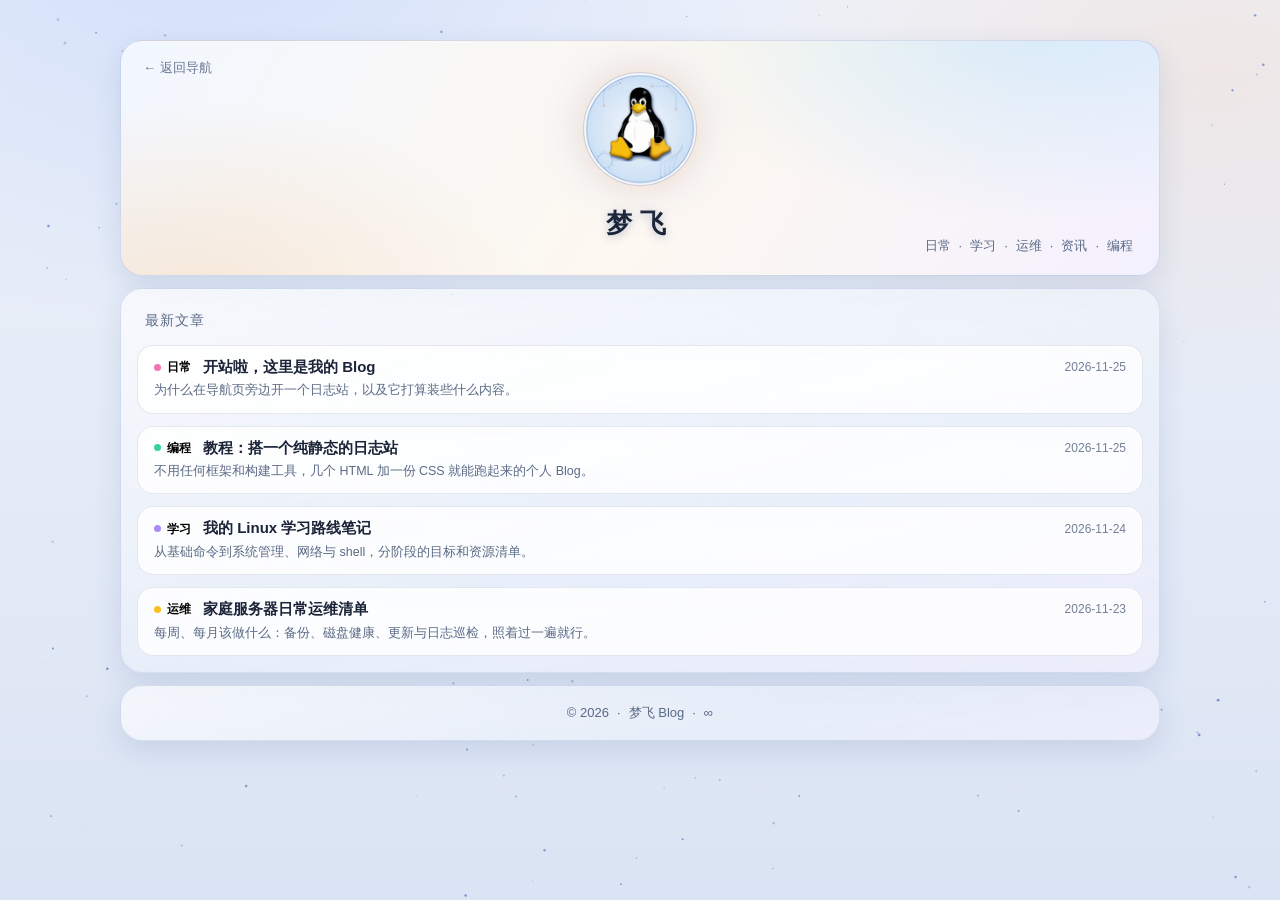
==== blog/index.html @ 9e554b4d "Add files via upload" ====
<!DOCTYPE html>
<html lang="zh-CN">
<head>
<meta charset="UTF-8">
<meta name="viewport" content="width=device-width, initial-scale=1.0">
<meta name="description" content="梦飞的 Blog · 日常 / 学习 / 运维 / 资讯 / 编程 记录与教程">
<meta name="theme-color" content="#eef2fa">
<link rel="icon" type="image/svg+xml" href="../icon/favicon.svg">
<link rel="alternate icon" type="image/png" href="../icon/favicon.png">
<link rel="apple-touch-icon" href="../icon/apple-touch-icon.png">
<title>梦飞的 Blog</title>
<link rel="stylesheet" href="style.css">
</head>
<body>
<canvas id="stars" aria-hidden="true"></canvas>

<div class="wrap">
  <!-- 简介区（与导航页一致） -->
  <header class="hero">
    <a class="backlink" href="../index.html">← 返回导航</a>
    <div class="bh">
      <img src="../icon/avatar-linux-tux-256.webp" width="256" height="256" fetchpriority="high" alt="Linux Tux 企鹅头像">
    </div>
    <h1>梦飞</h1>
    <div class="badges">
      <span>日常</span>
      <span>学习</span>
      <span>运维</span>
      <span>资讯</span>
      <span>编程</span>
    </div>
  </header>

  <!-- 文章列表 -->
  <main>
  <section class="panel">
    <div class="panel-title">最新文章</div>
    <div class="grid">
      <a class="card" data-cat="日常" href="posts/2026-11-25-kai-zhan-la.html">
        <span class="tag"><i></i>日常</span>
        <h3>开站啦，这里是我的 Blog</h3>
        <p>为什么在导航页旁边开一个日志站，以及它打算装些什么内容。</p>
        <time>2026-11-25</time>
      </a>
      <a class="card" data-cat="编程" href="posts/2026-11-25-jing-tai-blog-zhan.html">
        <span class="tag"><i></i>编程</span>
        <h3>教程：搭一个纯静态的日志站</h3>
        <p>不用任何框架和构建工具，几个 HTML 加一份 CSS 就能跑起来的个人 Blog。</p>
        <time>2026-11-25</time>
      </a>
      <a class="card" data-cat="学习" href="posts/2026-11-24-linux-xue-xi-lu-xian.html">
        <span class="tag"><i></i>学习</span>
        <h3>我的 Linux 学习路线笔记</h3>
        <p>从基础命令到系统管理、网络与 shell，分阶段的目标和资源清单。</p>
        <time>2026-11-24</time>
      </a>
      <a class="card" data-cat="运维" href="posts/2026-11-23-jia-ting-fu-wu-qi-yun-wei.html">
        <span class="tag"><i></i>运维</span>
        <h3>家庭服务器日常运维清单</h3>
        <p>每周、每月该做什么：备份、磁盘健康、更新与日志巡检，照着过一遍就行。</p>
        <time>2026-11-23</time>
      </a>
    </div>
  </section>
  </main>

  <footer><span>© 2026</span><span>梦飞 Blog</span><span>∞</span></footer>
</div>

<script src="stars.js"></script>
</body>
</html>
---- blog/style.css ----
/* ============ 梦飞 Blog —— 与导航页同款主题 ============ */
:root {
  --bg1:#eef2fa; --bg2:#dbe4f4;
  --fg:#1b2438; --muted:#5b6a85;
  --card:rgba(255,255,255,.78); --card-br:rgba(20,40,80,.10);
  --input:rgba(20,40,80,.06);
  --star:#6d8bc0;
  --shadow:0 10px 28px rgba(60,90,150,.14);
}
* { margin:0; padding:0; box-sizing:border-box; }
html { color-scheme: light; }
body {
  font-family:-apple-system,BlinkMacSystemFont,"Segoe UI","PingFang SC","Hiragino Sans GB","Microsoft YaHei",sans-serif;
  color:var(--fg);
  background:
    radial-gradient(1100px 700px at 15% -10%, rgba(56,120,255,.16), transparent 60%),
    radial-gradient(900px 600px at 95% 8%, rgba(255,140,60,.10), transparent 55%),
    linear-gradient(180deg, var(--bg1), var(--bg2));
  background-attachment:fixed;
  min-height:100vh;
  line-height:1.7;
}
#stars { position:fixed; inset:0; z-index:0; pointer-events:none; }
.wrap { position:relative; z-index:1; max-width:1080px; margin:0 auto; padding:40px 20px 30px; }

/* ---------- 简介区（与导航页一致） ---------- */
.hero {
  position:relative;
  background:
    radial-gradient(640px 320px at 88% -8%, rgba(56,189,248,.17), transparent 62%),
    radial-gradient(560px 320px at 6% 110%, rgba(251,160,60,.18), transparent 62%),
    linear-gradient(120deg, #f2f7ff 0%, #fdf8f0 52%, #f4f1ff 100%);
  border:1px solid rgba(90,120,180,.22);
  border-radius:22px;
  padding:32px 30px 30px;
  text-align:center;
  box-shadow:var(--shadow);
}
.bh { position:relative; width:112px; height:112px; margin:0 auto 16px; border-radius:50%; }
.bh img {
  width:100%; height:100%; object-fit:cover; border-radius:50%; display:block; background:#f4f7fb;
  box-shadow:0 0 0 1px rgba(150,165,195,.40), 0 0 20px 4px rgba(255,205,150,.30), 0 0 44px 14px rgba(140,170,255,.16);
  animation:pulse 5s ease-in-out infinite alternate;
}
@keyframes pulse {
  from { box-shadow:0 0 0 1px rgba(150,165,195,.32), 0 0 14px 2px rgba(255,205,150,.20), 0 0 34px 10px rgba(140,170,255,.10); }
  to   { box-shadow:0 0 0 1px rgba(150,165,195,.50), 0 0 26px 7px rgba(255,205,150,.40), 0 0 52px 18px rgba(140,170,255,.22); }
}
.hero h1 { font-size:26px; letter-spacing:2mm; text-shadow:0 2px 8px rgba(60,90,150,.35); }
.backlink { position:absolute; left:22px; top:16px; font-size:13px; color:var(--muted); text-decoration:none; opacity:.9; }
.backlink:hover { color:var(--fg); opacity:1; }
.badges {
  position:absolute; right:26px; bottom:18px;
  display:flex; flex-wrap:wrap; gap:8px; align-items:center; justify-content:flex-end;
  color:var(--muted);
}
.badges span, footer span {
  font-size:13px; display:inline-flex; align-items:center;
  white-space:nowrap;
}
.badges span:not(:last-child)::after, footer span:not(:last-child)::after { content:"·"; margin-left:8px; }

/* ---------- 面板 ---------- */
.panel {
  background:linear-gradient(165deg, rgba(255,255,255,.66) 0%, rgba(238,244,253,.52) 60%, rgba(246,242,255,.55) 100%);
  border:1px solid rgba(90,120,180,.18);
  border-radius:22px;
  padding:16px;
  margin-top:12px;
  box-shadow:var(--shadow);
  backdrop-filter:blur(12px);
  -webkit-backdrop-filter:blur(12px);
}
.panel-title { font-size:14px; letter-spacing:1px; color:var(--muted); padding:4px 8px 12px; }

/* ---------- 文章卡片（一行一条，条内两行：首行 标签+标题+日期，次行 摘要） ---------- */
.grid { display:grid; grid-template-columns:1fr; gap:12px; }
.card {
  --acc:#8fa3c8;
  display:grid; grid-template-columns:auto 1fr auto;
  align-items:center; column-gap:12px; row-gap:2px;
  text-decoration:none; color:inherit;
  background:var(--card); border:1px solid var(--card-br);
  border-radius:16px; padding:10px 16px 11px;
  transition:transform .2s, box-shadow .2s, border-color .2s;
  backdrop-filter:blur(8px); -webkit-backdrop-filter:blur(8px);
  animation:pop .35s ease both;
}
/* 分类配色：必须写在 .card 默认值之后（同特异性，后来者胜） */
[data-cat="日常"] { --acc:#f472b6; }
[data-cat="学习"] { --acc:#a78bfa; }
[data-cat="运维"] { --acc:#fbbf24; }
[data-cat="资讯"] { --acc:#38bdf8; }
[data-cat="编程"] { --acc:#34d399; }
@keyframes pop { from { opacity:0; transform:translateY(8px); } to { opacity:1; transform:none; } }
.card:hover {
  transform:translateY(-4px);
  border-color:color-mix(in srgb, var(--acc) 55%, transparent);
  box-shadow:0 12px 30px color-mix(in srgb, var(--acc) 16%, transparent);
}
.card .tag { display:inline-flex; align-items:center; gap:6px; font-size:12px; color:#000; font-weight:600; }
.card .tag i { width:7px; height:7px; border-radius:50%; background:var(--acc); }
.card h3 { font-size:15px; font-weight:600; line-height:1.5; white-space:nowrap; overflow:hidden; text-overflow:ellipsis; }
.card time { font-size:12px; color:var(--muted); opacity:.85; grid-column:3; grid-row:1; }
.card p {
  grid-column:1 / -1;
  white-space:nowrap; overflow:hidden; text-overflow:ellipsis;
  font-size:12.5px; color:var(--muted);
}

/* ---------- 文章页 ---------- */
.art-wrap { max-width:820px; }
.art-head { padding:22px 30px 18px; }
.art-head .backlink { position:static; display:inline-block; margin-bottom:6px; }
.art-head h1 { font-size:24px; line-height:1.5; }
.post-meta { display:flex; gap:8px; align-items:center; flex-wrap:wrap; color:var(--muted); font-size:13px; margin-top:8px; }
.tagpill {
  color:var(--acc); border:1px solid color-mix(in srgb, var(--acc) 35%, transparent);
  background:color-mix(in srgb, var(--acc) 12%, transparent);
  border-radius:999px; padding:0 10px; font-size:12px; line-height:1.8;
}
.prose-panel { padding:28px 34px 30px; }
.prose { font-size:15px; line-height:1.95; }
.prose p { margin:14px 0; }
.prose h2 { font-size:18px; margin:26px 0 10px; }
.prose h3 { font-size:16px; margin:22px 0 8px; }
.prose ul, .prose ol { padding-left:1.5em; margin:12px 0; }
.prose li { margin:4px 0; }
.prose a { color:#2f6fd0; }
.prose code { background:var(--input); border:1px solid var(--card-br); border-radius:6px; padding:1px 6px; font-size:13px; font-family:ui-monospace,SFMono-Regular,Menlo,Consolas,monospace; }
.prose pre { background:rgba(27,36,56,.05); border:1px solid var(--card-br); border-radius:12px; padding:14px 16px; overflow:auto; margin:14px 0; }
.prose pre code { background:none; border:0; padding:0; font-size:12.5px; line-height:1.75; }
.prose blockquote { border-left:3px solid rgba(56,120,255,.35); background:rgba(56,120,255,.05); border-radius:0 10px 10px 0; padding:4px 14px; color:var(--muted); margin:14px 0; }
.prose hr { border:0; border-top:1px dashed rgba(90,120,180,.35); margin:22px 0; }
.prose img { max-width:100%; border-radius:12px; }

/* ---------- 页脚 ---------- */
footer {
  display:flex; flex-wrap:wrap; gap:8px; align-items:center; justify-content:center;
  text-align:center; color:var(--muted); font-size:13px; margin-top:12px; padding:16px 20px;
  background:linear-gradient(165deg, rgba(255,255,255,.66) 0%, rgba(238,244,253,.52) 60%, rgba(246,242,255,.55) 100%);
  border:1px solid rgba(90,120,180,.18);
  border-radius:22px;
  box-shadow:var(--shadow);
  backdrop-filter:blur(12px);
  -webkit-backdrop-filter:blur(12px);
}

/* ---------- 响应式 ---------- */
@media (max-width:640px) {
  .badges { position:static; justify-content:center; margin-top:10px; }
}
@media (max-width:560px) {
  .wrap { padding:24px 14px; }
  .hero { padding:26px 16px 24px; }
  .panel { padding:12px 10px; margin-top:12px; }
  .grid { grid-template-columns:1fr; gap:10px; }
  .art-head { padding:18px 18px 14px; }
  .prose-panel { padding:20px 18px 22px; }
  footer { margin-top:12px; padding:13px 14px; }
  .backlink { left:14px; top:10px; }
}

/* ---------- 尊重系统「减弱动态效果」偏好 ---------- */
@media (prefers-reduced-motion:reduce) {
  .bh img { animation:none; }
  .card { animation:none; transition:none; }
  .card:hover { transform:none; }
}
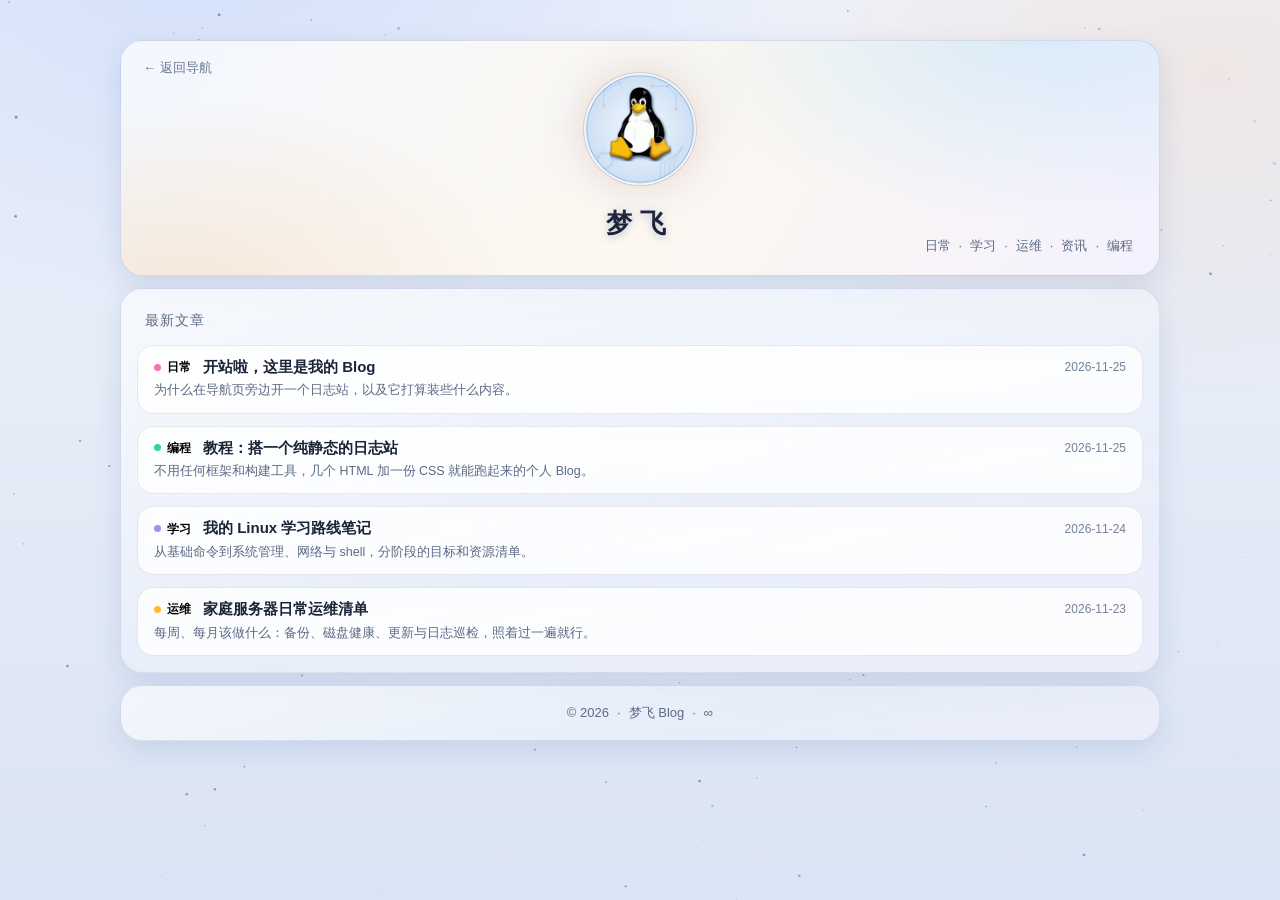
==== commit 522e8ea4: "Add files via upload" ====
--- a/blog/index.html
+++ b/blog/index.html
@@ -5,9 +5,9 @@
 <meta name="viewport" content="width=device-width, initial-scale=1.0">
 <meta name="description" content="梦飞的 Blog · 日常 / 学习 / 运维 / 资讯 / 编程 记录与教程">
 <meta name="theme-color" content="#eef2fa">
-<link rel="icon" type="image/svg+xml" href="../icon/favicon.svg">
-<link rel="alternate icon" type="image/png" href="../icon/favicon.png">
-<link rel="apple-touch-icon" href="../icon/apple-touch-icon.png">
+<link rel="icon" type="image/svg+xml" href="icon/favicon.svg">
+<link rel="alternate icon" type="image/png" href="icon/favicon.png">
+<link rel="apple-touch-icon" href="icon/apple-touch-icon.png">
 <title>梦飞的 Blog</title>
 <link rel="stylesheet" href="style.css">
 </head>
@@ -19,7 +19,7 @@
   <header class="hero">
     <a class="backlink" href="../index.html">← 返回导航</a>
     <div class="bh">
-      <img src="../icon/avatar-linux-tux-256.webp" width="256" height="256" fetchpriority="high" alt="Linux Tux 企鹅头像">
+      <img src="icon/avatar-linux-tux-256.webp" width="256" height="256" fetchpriority="high" alt="Linux Tux 企鹅头像">
     </div>
     <h1>梦飞</h1>
     <div class="badges">
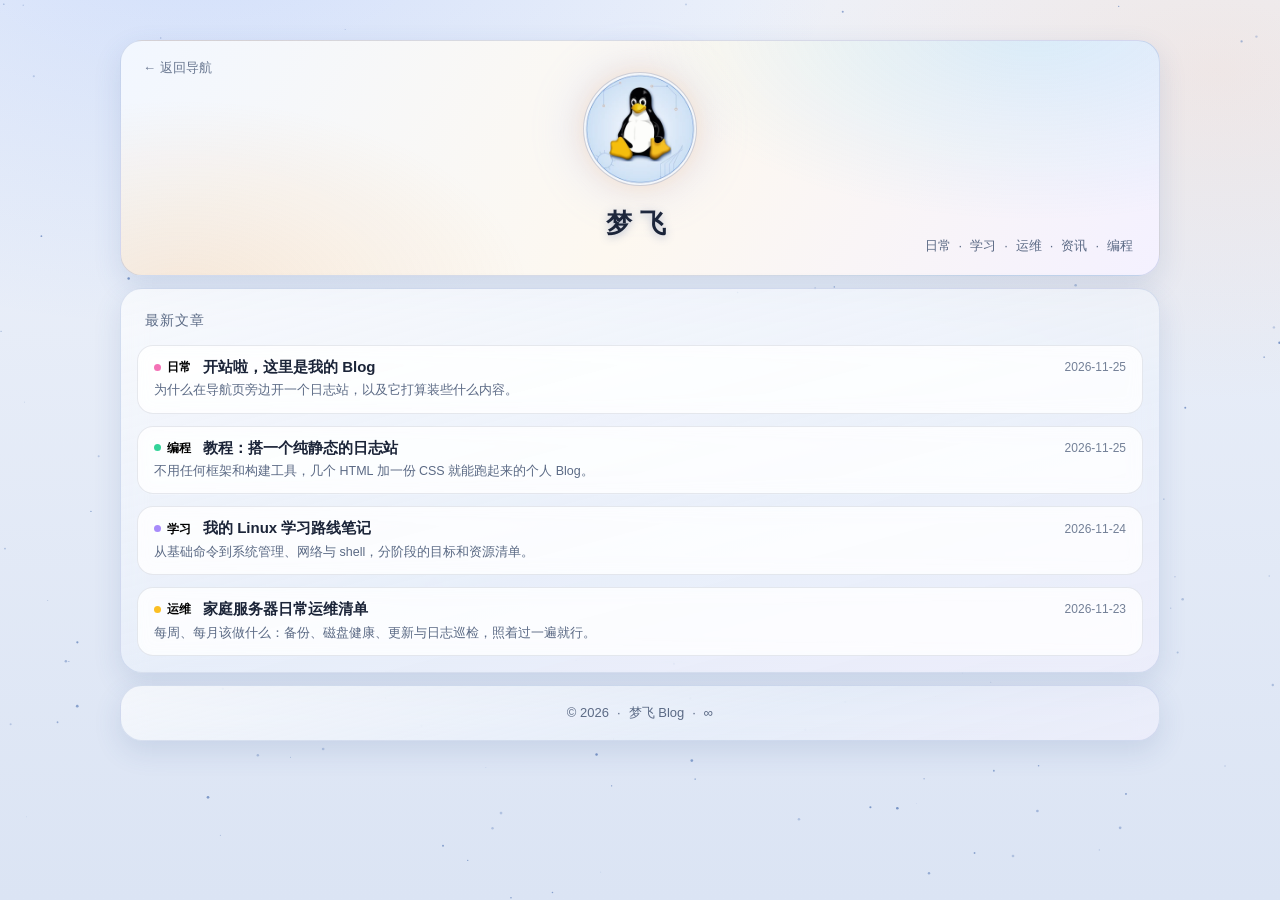
==== commit ee6fd6c3: "Add files via upload" ====
--- a/blog/index.html
+++ b/blog/index.html
@@ -9,7 +9,7 @@
 <link rel="alternate icon" type="image/png" href="icon/favicon.png">
 <link rel="apple-touch-icon" href="icon/apple-touch-icon.png">
 <title>梦飞的 Blog</title>
-<link rel="stylesheet" href="style.css">
+<link rel="stylesheet" href="css/style.css">
 </head>
 <body>
 <canvas id="stars" aria-hidden="true"></canvas>
@@ -67,6 +67,6 @@
   <footer><span>© 2026</span><span>梦飞 Blog</span><span>∞</span></footer>
 </div>
 
-<script src="stars.js"></script>
+<script src="js/stars.js"></script>
 </body>
 </html>
--- a/blog/css/style.css
+++ b/blog/css/style.css
@@ -0,0 +1,169 @@
+/* ============ 梦飞 Blog —— 与导航页同款主题 ============ */
+:root {
+  --bg1:#eef2fa; --bg2:#dbe4f4;
+  --fg:#1b2438; --muted:#5b6a85;
+  --card:rgba(255,255,255,.78); --card-br:rgba(20,40,80,.10);
+  --input:rgba(20,40,80,.06);
+  --star:#6d8bc0;
+  --shadow:0 10px 28px rgba(60,90,150,.14);
+}
+* { margin:0; padding:0; box-sizing:border-box; }
+html { color-scheme: light; }
+body {
+  font-family:-apple-system,BlinkMacSystemFont,"Segoe UI","PingFang SC","Hiragino Sans GB","Microsoft YaHei",sans-serif;
+  color:var(--fg);
+  background:
+    radial-gradient(1100px 700px at 15% -10%, rgba(56,120,255,.16), transparent 60%),
+    radial-gradient(900px 600px at 95% 8%, rgba(255,140,60,.10), transparent 55%),
+    linear-gradient(180deg, var(--bg1), var(--bg2));
+  background-attachment:fixed;
+  min-height:100vh;
+  line-height:1.7;
+}
+#stars { position:fixed; inset:0; z-index:0; pointer-events:none; }
+.wrap { position:relative; z-index:1; max-width:1080px; margin:0 auto; padding:40px 20px 30px; }
+
+/* ---------- 简介区（与导航页一致） ---------- */
+.hero {
+  position:relative;
+  background:
+    radial-gradient(640px 320px at 88% -8%, rgba(56,189,248,.17), transparent 62%),
+    radial-gradient(560px 320px at 6% 110%, rgba(251,160,60,.18), transparent 62%),
+    linear-gradient(120deg, #f2f7ff 0%, #fdf8f0 52%, #f4f1ff 100%);
+  border:1px solid rgba(90,120,180,.22);
+  border-radius:22px;
+  padding:32px 30px 30px;
+  text-align:center;
+  box-shadow:var(--shadow);
+}
+.bh { position:relative; width:112px; height:112px; margin:0 auto 16px; border-radius:50%; }
+.bh img {
+  width:100%; height:100%; object-fit:cover; border-radius:50%; display:block; background:#f4f7fb;
+  box-shadow:0 0 0 1px rgba(150,165,195,.40), 0 0 20px 4px rgba(255,205,150,.30), 0 0 44px 14px rgba(140,170,255,.16);
+  animation:pulse 5s ease-in-out infinite alternate;
+}
+@keyframes pulse {
+  from { box-shadow:0 0 0 1px rgba(150,165,195,.32), 0 0 14px 2px rgba(255,205,150,.20), 0 0 34px 10px rgba(140,170,255,.10); }
+  to   { box-shadow:0 0 0 1px rgba(150,165,195,.50), 0 0 26px 7px rgba(255,205,150,.40), 0 0 52px 18px rgba(140,170,255,.22); }
+}
+.hero h1 { font-size:26px; letter-spacing:2mm; text-shadow:0 2px 8px rgba(60,90,150,.35); }
+.backlink { position:absolute; left:22px; top:16px; font-size:13px; color:var(--muted); text-decoration:none; opacity:.9; }
+.backlink:hover { color:var(--fg); opacity:1; }
+.badges {
+  position:absolute; right:26px; bottom:18px;
+  display:flex; flex-wrap:wrap; gap:8px; align-items:center; justify-content:flex-end;
+  color:var(--muted);
+}
+.badges span, footer span {
+  font-size:13px; display:inline-flex; align-items:center;
+  white-space:nowrap;
+}
+.badges span:not(:last-child)::after, footer span:not(:last-child)::after { content:"·"; margin-left:8px; }
+
+/* ---------- 面板 ---------- */
+.panel {
+  background:linear-gradient(165deg, rgba(255,255,255,.66) 0%, rgba(238,244,253,.52) 60%, rgba(246,242,255,.55) 100%);
+  border:1px solid rgba(90,120,180,.18);
+  border-radius:22px;
+  padding:16px;
+  margin-top:12px;
+  box-shadow:var(--shadow);
+  backdrop-filter:blur(12px);
+  -webkit-backdrop-filter:blur(12px);
+}
+.panel-title { font-size:14px; letter-spacing:1px; color:var(--muted); padding:4px 8px 12px; }
+
+/* ---------- 文章卡片（一行一条，条内两行：首行 标签+标题+日期，次行 摘要） ---------- */
+.grid { display:grid; grid-template-columns:1fr; gap:12px; }
+.card {
+  --acc:#8fa3c8;
+  display:grid; grid-template-columns:auto 1fr auto;
+  align-items:center; column-gap:12px; row-gap:2px;
+  text-decoration:none; color:inherit;
+  background:var(--card); border:1px solid var(--card-br);
+  border-radius:16px; padding:10px 16px 11px;
+  transition:transform .2s, box-shadow .2s, border-color .2s;
+  backdrop-filter:blur(8px); -webkit-backdrop-filter:blur(8px);
+  animation:pop .35s ease both;
+}
+/* 分类配色：必须写在 .card 默认值之后（同特异性，后来者胜） */
+[data-cat="日常"] { --acc:#f472b6; }
+[data-cat="学习"] { --acc:#a78bfa; }
+[data-cat="运维"] { --acc:#fbbf24; }
+[data-cat="资讯"] { --acc:#38bdf8; }
+[data-cat="编程"] { --acc:#34d399; }
+@keyframes pop { from { opacity:0; transform:translateY(8px); } to { opacity:1; transform:none; } }
+.card:hover {
+  transform:translateY(-4px);
+  border-color:color-mix(in srgb, var(--acc) 55%, transparent);
+  box-shadow:0 12px 30px color-mix(in srgb, var(--acc) 16%, transparent);
+}
+.card .tag { display:inline-flex; align-items:center; gap:6px; font-size:12px; color:#000; font-weight:600; }
+.card .tag i { width:7px; height:7px; border-radius:50%; background:var(--acc); }
+.card h3 { font-size:15px; font-weight:600; line-height:1.5; white-space:nowrap; overflow:hidden; text-overflow:ellipsis; }
+.card time { font-size:12px; color:var(--muted); opacity:.85; grid-column:3; grid-row:1; }
+.card p {
+  grid-column:1 / -1;
+  white-space:nowrap; overflow:hidden; text-overflow:ellipsis;
+  font-size:12.5px; color:var(--muted);
+}
+
+/* ---------- 文章页 ---------- */
+.art-wrap { max-width:820px; }
+.art-head { padding:22px 30px 18px; }
+.art-head .backlink { position:static; display:inline-block; margin-bottom:6px; }
+.art-head h1 { font-size:24px; line-height:1.5; }
+.post-meta { display:flex; gap:8px; align-items:center; flex-wrap:wrap; color:var(--muted); font-size:13px; margin-top:8px; }
+.tagpill {
+  color:var(--acc); border:1px solid color-mix(in srgb, var(--acc) 35%, transparent);
+  background:color-mix(in srgb, var(--acc) 12%, transparent);
+  border-radius:999px; padding:0 10px; font-size:12px; line-height:1.8;
+}
+.prose-panel { padding:28px 34px 30px; }
+.prose { font-size:15px; line-height:1.95; }
+.prose p { margin:14px 0; }
+.prose h2 { font-size:18px; margin:26px 0 10px; }
+.prose h3 { font-size:16px; margin:22px 0 8px; }
+.prose ul, .prose ol { padding-left:1.5em; margin:12px 0; }
+.prose li { margin:4px 0; }
+.prose a { color:#2f6fd0; }
+.prose code { background:var(--input); border:1px solid var(--card-br); border-radius:6px; padding:1px 6px; font-size:13px; font-family:ui-monospace,SFMono-Regular,Menlo,Consolas,monospace; }
+.prose pre { background:rgba(27,36,56,.05); border:1px solid var(--card-br); border-radius:12px; padding:14px 16px; overflow:auto; margin:14px 0; }
+.prose pre code { background:none; border:0; padding:0; font-size:12.5px; line-height:1.75; }
+.prose blockquote { border-left:3px solid rgba(56,120,255,.35); background:rgba(56,120,255,.05); border-radius:0 10px 10px 0; padding:4px 14px; color:var(--muted); margin:14px 0; }
+.prose hr { border:0; border-top:1px dashed rgba(90,120,180,.35); margin:22px 0; }
+.prose img { max-width:100%; border-radius:12px; }
+
+/* ---------- 页脚 ---------- */
+footer {
+  display:flex; flex-wrap:wrap; gap:8px; align-items:center; justify-content:center;
+  text-align:center; color:var(--muted); font-size:13px; margin-top:12px; padding:16px 20px;
+  background:linear-gradient(165deg, rgba(255,255,255,.66) 0%, rgba(238,244,253,.52) 60%, rgba(246,242,255,.55) 100%);
+  border:1px solid rgba(90,120,180,.18);
+  border-radius:22px;
+  box-shadow:var(--shadow);
+  backdrop-filter:blur(12px);
+  -webkit-backdrop-filter:blur(12px);
+}
+
+/* ---------- 响应式 ---------- */
+@media (max-width:640px) {
+  .badges { position:static; justify-content:center; margin-top:10px; }
+}
+@media (max-width:560px) {
+  .wrap { padding:24px 14px; }
+  .hero { padding:26px 16px 24px; }
+  .panel { padding:12px 10px; margin-top:12px; }
+  .grid { grid-template-columns:1fr; gap:10px; }
+  .art-head { padding:18px 18px 14px; }
+  .prose-panel { padding:20px 18px 22px; }
+  footer { margin-top:12px; padding:13px 14px; }
+  .backlink { left:14px; top:10px; }
+}
+
+/* ---------- 尊重系统「减弱动态效果」偏好 ---------- */
+@media (prefers-reduced-motion:reduce) {
+  .bh img { animation:none; }
+  .card { animation:none; transition:none; }
+  .card:hover { transform:none; }
+}
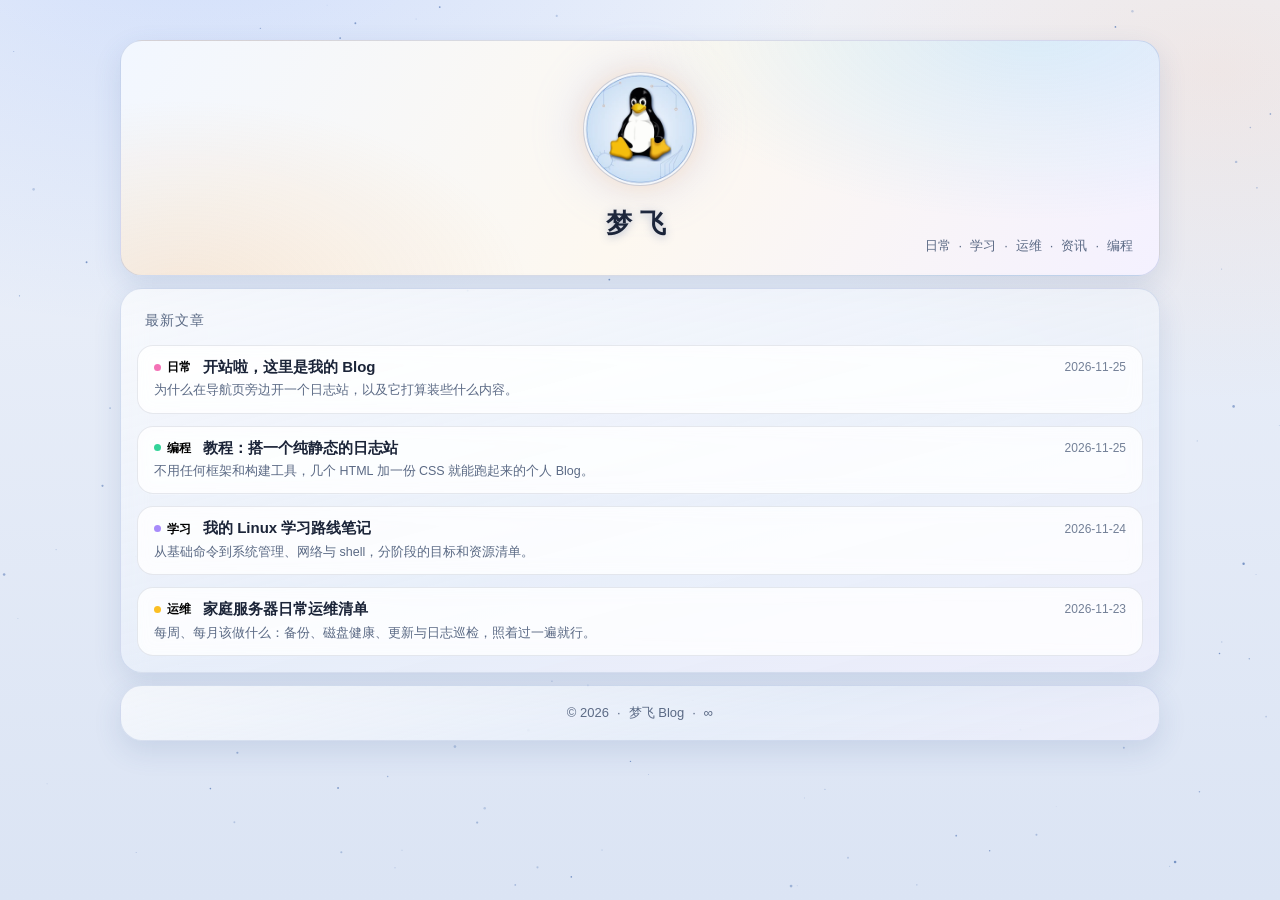
==== commit b9571cfe: "Add files via upload" ====
--- a/blog/index.html
+++ b/blog/index.html
@@ -17,7 +17,6 @@
 <div class="wrap">
   <!-- 简介区（与导航页一致） -->
   <header class="hero">
-    <a class="backlink" href="../index.html">← 返回导航</a>
     <div class="bh">
       <img src="icon/avatar-linux-tux-256.webp" width="256" height="256" fetchpriority="high" alt="Linux Tux 企鹅头像">
     </div>
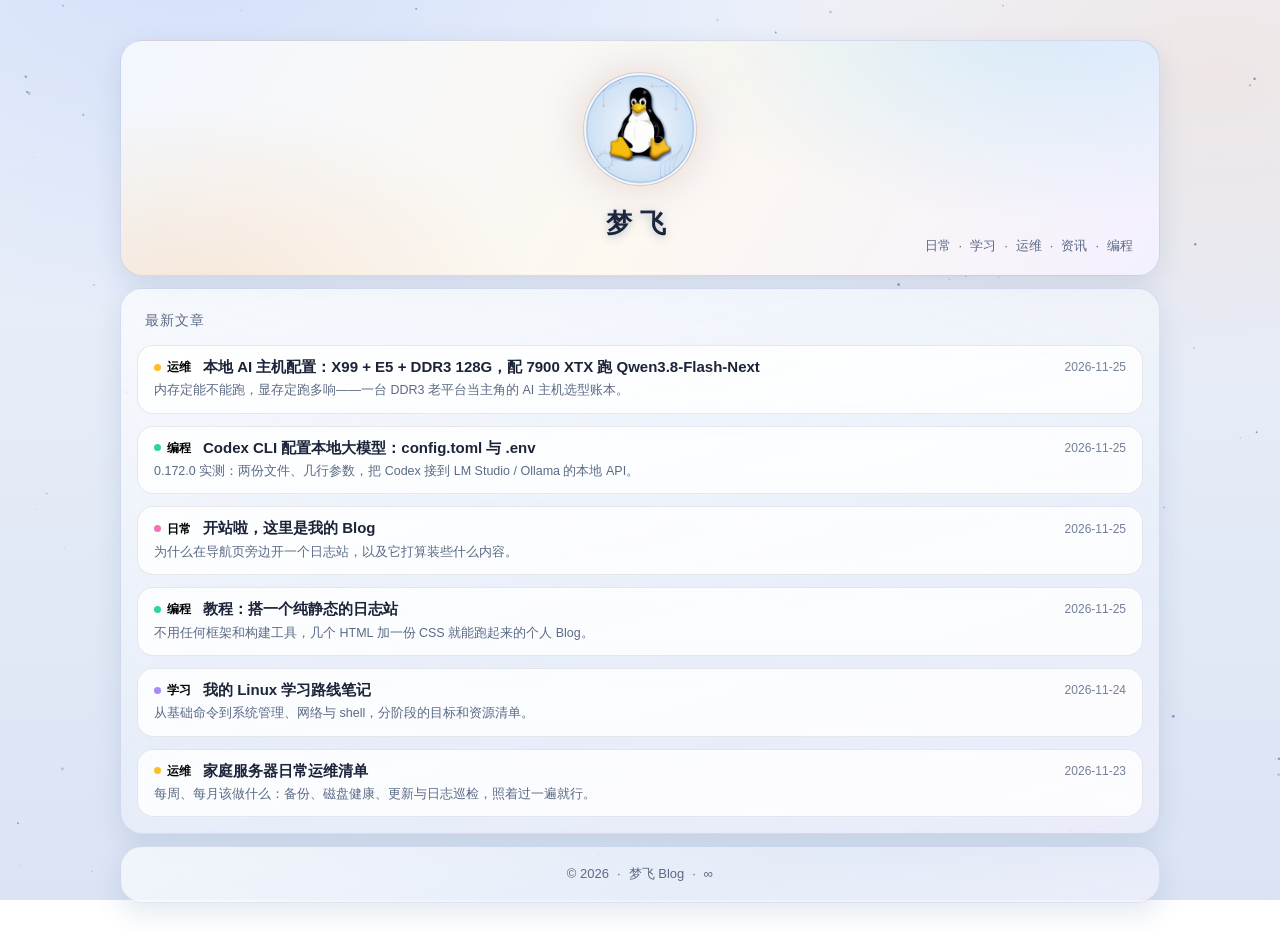
==== commit ea8a8079: "Add files via upload" ====
--- a/blog/index.html
+++ b/blog/index.html
@@ -35,6 +35,18 @@
   <section class="panel">
     <div class="panel-title">最新文章</div>
     <div class="grid">
+      <a class="card" data-cat="运维" href="posts/2026-11-25-ben-di-ai-zhu-ji-x99-128g.html">
+        <span class="tag"><i></i>运维</span>
+        <h3>本地 AI 主机配置：X99 + E5 + DDR3 128G，配 7900 XTX 跑 Qwen3.8-Flash-Next</h3>
+        <p>内存定能不能跑，显存定跑多响——一台 DDR3 老平台当主角的 AI 主机选型账本。</p>
+        <time>2026-11-25</time>
+      </a>
+      <a class="card" data-cat="编程" href="posts/2026-11-25-codex-cli-pei-zhi-ben-di-mo-xing.html">
+        <span class="tag"><i></i>编程</span>
+        <h3>Codex CLI 配置本地大模型：config.toml 与 .env</h3>
+        <p>0.172.0 实测：两份文件、几行参数，把 Codex 接到 LM Studio / Ollama 的本地 API。</p>
+        <time>2026-11-25</time>
+      </a>
       <a class="card" data-cat="日常" href="posts/2026-11-25-kai-zhan-la.html">
         <span class="tag"><i></i>日常</span>
         <h3>开站啦，这里是我的 Blog</h3>
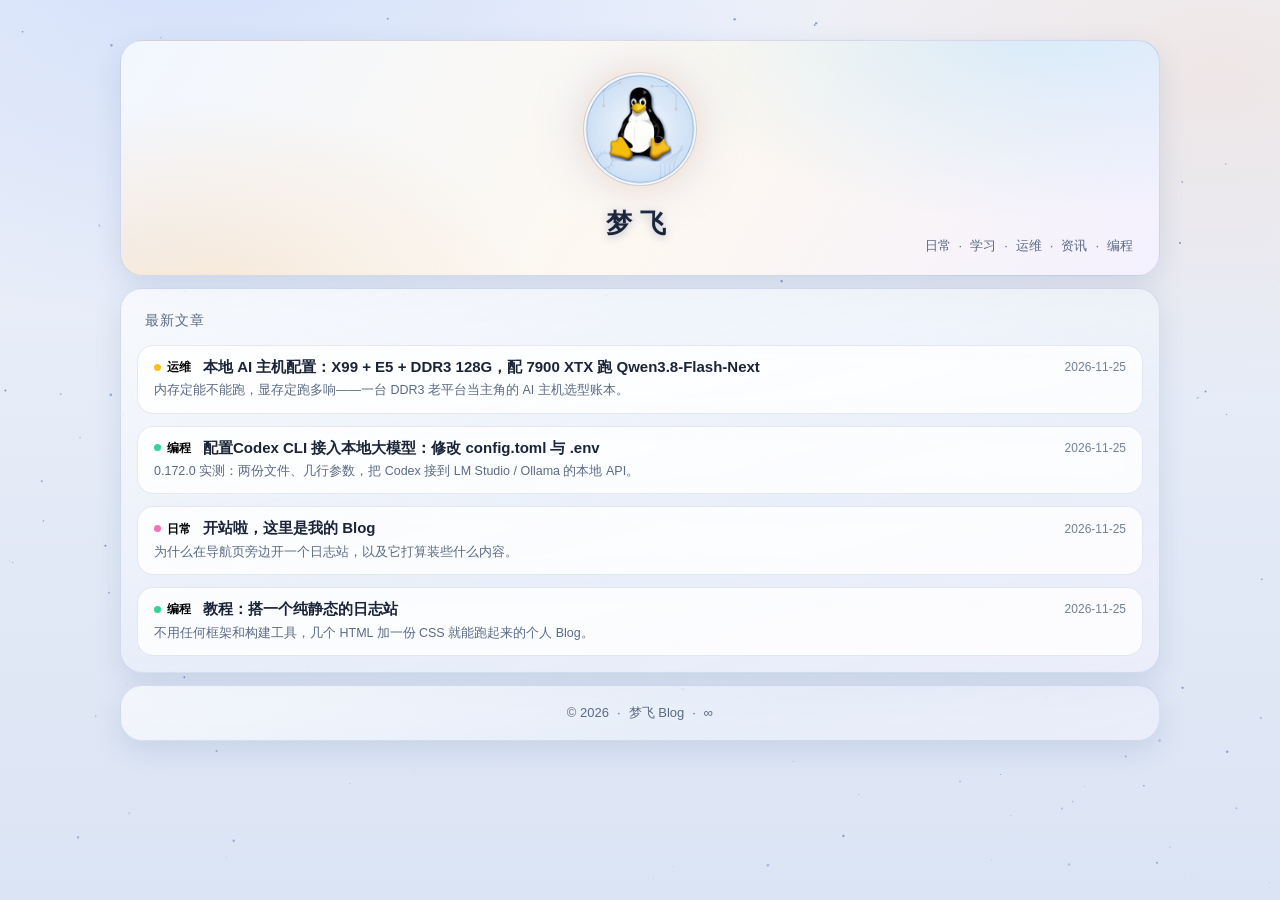
==== commit f0864f54: "Add files via upload" ====
--- a/blog/index.html
+++ b/blog/index.html
@@ -43,7 +43,7 @@
       </a>
       <a class="card" data-cat="编程" href="posts/2026-11-25-codex-cli-pei-zhi-ben-di-mo-xing.html">
         <span class="tag"><i></i>编程</span>
-        <h3>Codex CLI 配置本地大模型：config.toml 与 .env</h3>
+        <h3>配置Codex CLI 接入本地大模型：修改 config.toml 与 .env</h3>
         <p>0.172.0 实测：两份文件、几行参数，把 Codex 接到 LM Studio / Ollama 的本地 API。</p>
         <time>2026-11-25</time>
       </a>
@@ -59,18 +59,6 @@
         <p>不用任何框架和构建工具，几个 HTML 加一份 CSS 就能跑起来的个人 Blog。</p>
         <time>2026-11-25</time>
       </a>
-      <a class="card" data-cat="学习" href="posts/2026-11-24-linux-xue-xi-lu-xian.html">
-        <span class="tag"><i></i>学习</span>
-        <h3>我的 Linux 学习路线笔记</h3>
-        <p>从基础命令到系统管理、网络与 shell，分阶段的目标和资源清单。</p>
-        <time>2026-11-24</time>
-      </a>
-      <a class="card" data-cat="运维" href="posts/2026-11-23-jia-ting-fu-wu-qi-yun-wei.html">
-        <span class="tag"><i></i>运维</span>
-        <h3>家庭服务器日常运维清单</h3>
-        <p>每周、每月该做什么：备份、磁盘健康、更新与日志巡检，照着过一遍就行。</p>
-        <time>2026-11-23</time>
-      </a>
     </div>
   </section>
   </main>
--- a/blog/css/style.css
+++ b/blog/css/style.css
@@ -109,7 +109,6 @@
 }
 
 /* ---------- 文章页 ---------- */
-.art-wrap { max-width:820px; }
 .art-head { padding:22px 30px 18px; }
 .art-head .backlink { position:static; display:inline-block; margin-bottom:6px; }
 .art-head h1 { font-size:24px; line-height:1.5; }
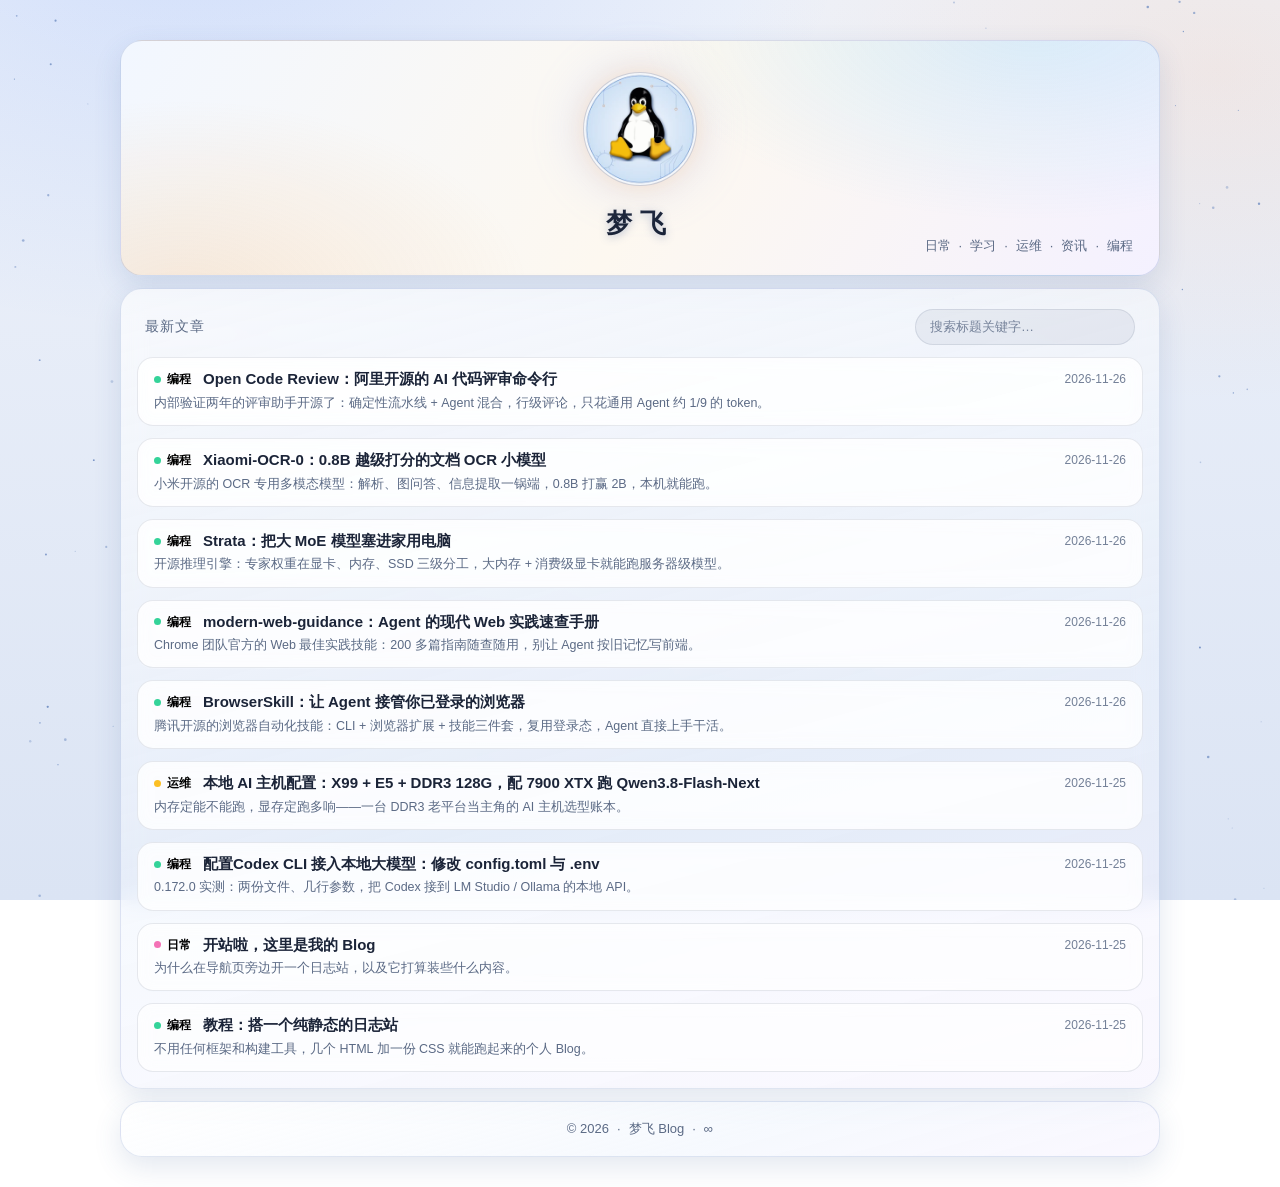
==== commit a96a6a0e: "Add files via upload" ====
--- a/blog/index.html
+++ b/blog/index.html
@@ -33,8 +33,43 @@
   <!-- 文章列表 -->
   <main>
   <section class="panel">
-    <div class="panel-title">最新文章</div>
+    <div class="panel-head">
+      <div class="panel-title">最新文章</div>
+      <div class="search">
+        <input id="search" type="search" placeholder="搜索标题关键字…" aria-label="搜索文章标题" autocomplete="off">
+      </div>
+    </div>
     <div class="grid">
+      <a class="card" data-cat="编程" href="posts/2026-11-26-open-code-review-jian-jie.html">
+        <span class="tag"><i></i>编程</span>
+        <h3>Open Code Review：阿里开源的 AI 代码评审命令行</h3>
+        <p>内部验证两年的评审助手开源了：确定性流水线 + Agent 混合，行级评论，只花通用 Agent 约 1/9 的 token。</p>
+        <time>2026-11-26</time>
+      </a>
+      <a class="card" data-cat="编程" href="posts/2026-11-26-xiaomi-ocr-jian-jie.html">
+        <span class="tag"><i></i>编程</span>
+        <h3>Xiaomi-OCR-0：0.8B 越级打分的文档 OCR 小模型</h3>
+        <p>小米开源的 OCR 专用多模态模型：解析、图问答、信息提取一锅端，0.8B 打赢 2B，本机就能跑。</p>
+        <time>2026-11-26</time>
+      </a>
+      <a class="card" data-cat="编程" href="posts/2026-11-26-strata-jian-jie.html">
+        <span class="tag"><i></i>编程</span>
+        <h3>Strata：把大 MoE 模型塞进家用电脑</h3>
+        <p>开源推理引擎：专家权重在显卡、内存、SSD 三级分工，大内存 + 消费级显卡就能跑服务器级模型。</p>
+        <time>2026-11-26</time>
+      </a>
+      <a class="card" data-cat="编程" href="posts/2026-11-26-modern-web-guidance-jian-jie.html">
+        <span class="tag"><i></i>编程</span>
+        <h3>modern-web-guidance：Agent 的现代 Web 实践速查手册</h3>
+        <p>Chrome 团队官方的 Web 最佳实践技能：200 多篇指南随查随用，别让 Agent 按旧记忆写前端。</p>
+        <time>2026-11-26</time>
+      </a>
+      <a class="card" data-cat="编程" href="posts/2026-11-26-browserskill-jian-jie.html">
+        <span class="tag"><i></i>编程</span>
+        <h3>BrowserSkill：让 Agent 接管你已登录的浏览器</h3>
+        <p>腾讯开源的浏览器自动化技能：CLI + 浏览器扩展 + 技能三件套，复用登录态，Agent 直接上手干活。</p>
+        <time>2026-11-26</time>
+      </a>
       <a class="card" data-cat="运维" href="posts/2026-11-25-ben-di-ai-zhu-ji-x99-128g.html">
         <span class="tag"><i></i>运维</span>
         <h3>本地 AI 主机配置：X99 + E5 + DDR3 128G，配 7900 XTX 跑 Qwen3.8-Flash-Next</h3>
@@ -60,12 +95,14 @@
         <time>2026-11-25</time>
       </a>
     </div>
+    <p id="empty" class="empty" hidden>没有匹配的文章，换个关键字试试。</p>
   </section>
   </main>
 
   <footer><span>© 2026</span><span>梦飞 Blog</span><span>∞</span></footer>
 </div>
 
+<script src="js/search.js"></script>
 <script src="js/stars.js"></script>
 </body>
 </html>
--- a/blog/css/style.css
+++ b/blog/css/style.css
@@ -72,6 +72,20 @@
   -webkit-backdrop-filter:blur(12px);
 }
 .panel-title { font-size:14px; letter-spacing:1px; color:var(--muted); padding:4px 8px 12px; }
+
+/* ---------- 首页标题行 + 搜索框 ---------- */
+.panel-head { display:flex; align-items:center; justify-content:space-between; gap:10px; flex-wrap:wrap; padding:4px 8px 12px; }
+.panel-head .panel-title { padding:0; }
+.search input {
+  font:inherit; font-size:13px; color:var(--fg);
+  background:var(--input); border:1px solid var(--card-br);
+  border-radius:999px; padding:6px 14px; width:220px; max-width:100%;
+  outline:none; transition:border-color .2s, box-shadow .2s;
+}
+.search input::placeholder { color:var(--muted); opacity:.8; }
+.search input:focus { border-color:rgba(56,120,255,.45); box-shadow:0 0 0 3px rgba(56,120,255,.14); }
+.card[hidden] { display:none; }
+.empty { text-align:center; color:var(--muted); font-size:13px; padding:18px 8px 6px; }
 
 /* ---------- 文章卡片（一行一条，条内两行：首行 标签+标题+日期，次行 摘要） ---------- */
 .grid { display:grid; grid-template-columns:1fr; gap:12px; }
@@ -158,6 +172,8 @@
   .prose-panel { padding:20px 18px 22px; }
   footer { margin-top:12px; padding:13px 14px; }
   .backlink { left:14px; top:10px; }
+  .search { flex:1 1 100%; }
+  .search input { width:100%; }
 }
 
 /* ---------- 尊重系统「减弱动态效果」偏好 ---------- */
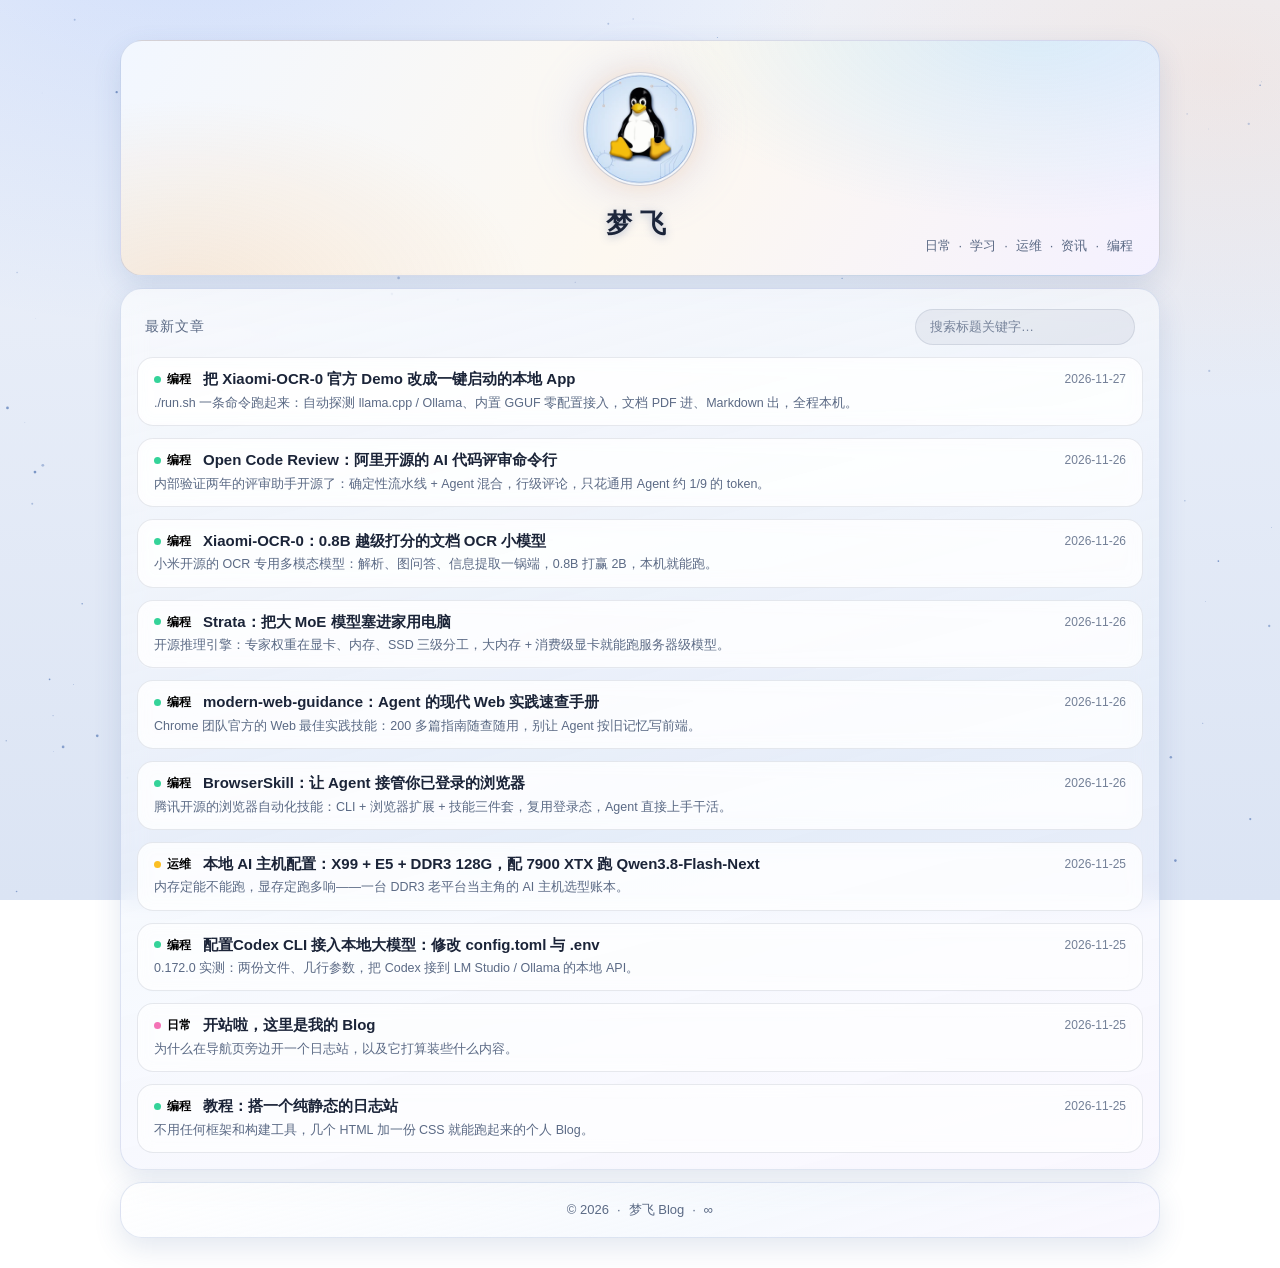
==== commit 9722c295: "Add files via upload" ====
--- a/blog/index.html
+++ b/blog/index.html
@@ -40,6 +40,12 @@
       </div>
     </div>
     <div class="grid">
+      <a class="card" data-cat="编程" href="posts/2026-11-27-xiaomi-ocr-0-demo-yi-jian-yun-xing.html">
+        <span class="tag"><i></i>编程</span>
+        <h3>把 Xiaomi-OCR-0 官方 Demo 改成一键启动的本地 App</h3>
+        <p>./run.sh 一条命令跑起来：自动探测 llama.cpp / Ollama、内置 GGUF 零配置接入，文档 PDF 进、Markdown 出，全程本机。</p>
+        <time>2026-11-27</time>
+      </a>
       <a class="card" data-cat="编程" href="posts/2026-11-26-open-code-review-jian-jie.html">
         <span class="tag"><i></i>编程</span>
         <h3>Open Code Review：阿里开源的 AI 代码评审命令行</h3>
